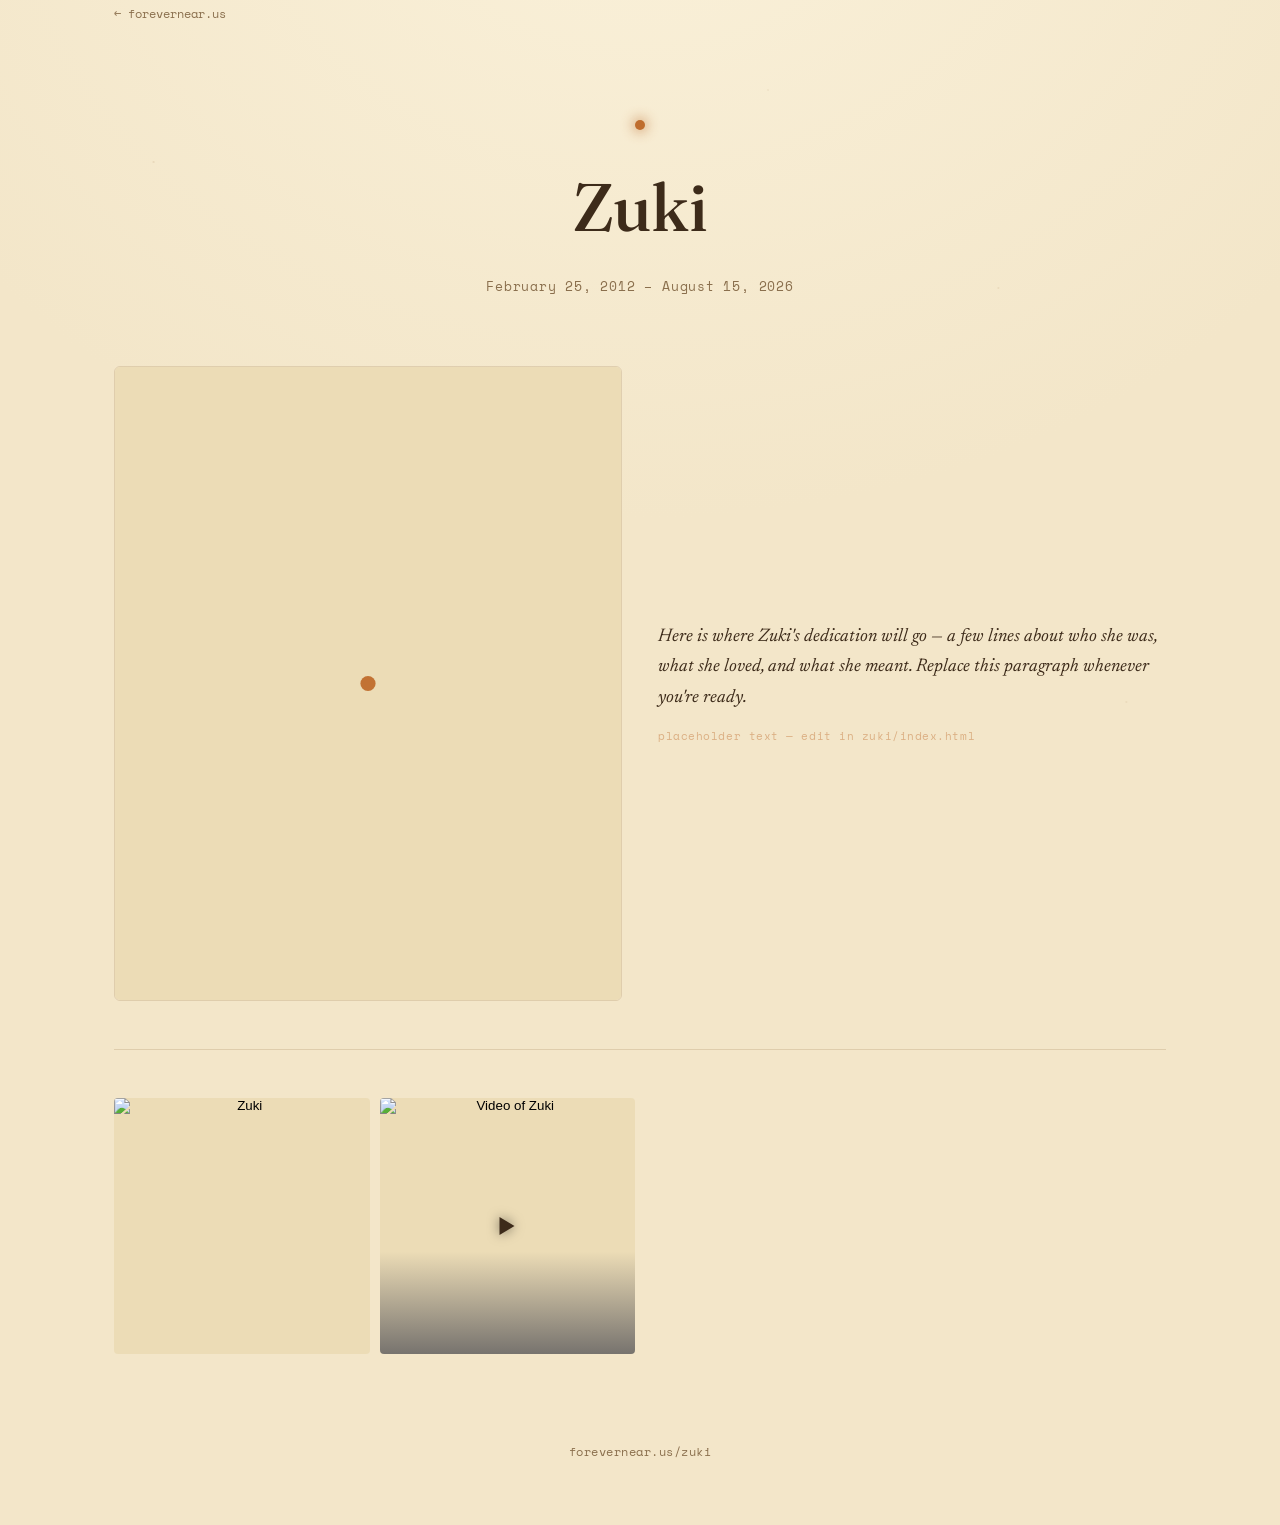
==== zuki/index.html @ 9a442654 "Add files via upload" ====
<!DOCTYPE html>
<html lang="en">
<head>
<meta charset="UTF-8">
<meta name="viewport" content="width=device-width, initial-scale=1.0">
<title>Zuki | ForeverNear</title>
<meta name="description" content="In memory of Zuki, February 25, 2012 – August 15, 2026.">
<link rel="stylesheet" href="../shared/style.css">
<link rel="stylesheet" href="../shared/gallery.css">
<style>
  /* Zuki's page uses its own palette: light tan, like her coat.
     The root directory page keeps the twilight-blue theme — this
     override only applies here. */
  :root {
    --bg-deep: #f3e6c9;
    --bg-panel: #ecdcb6;
    --line: rgba(120, 74, 28, 0.16);
    --ink: #3d2b1a;
    --ink-soft: #8a6f4d;
    --gold: #bf6d2e;
    --gold-soft: rgba(191, 109, 46, 0.45);
  }

  body {
    background: radial-gradient(ellipse 120% 80% at 50% -10%, #faf1da 0%, var(--bg-deep) 55%);
  }

  /* swap the cool starfield flecks for warm sunlit dust */
  body::before {
    background-image:
      radial-gradient(1.5px 1.5px at 12% 18%, rgba(140,90,40,0.16), transparent),
      radial-gradient(1.5px 1.5px at 78% 32%, rgba(140,90,40,0.13), transparent),
      radial-gradient(1px 1px at 45% 62%, rgba(140,90,40,0.14), transparent),
      radial-gradient(1.5px 1.5px at 88% 78%, rgba(140,90,40,0.11), transparent),
      radial-gradient(1px 1px at 25% 85%, rgba(140,90,40,0.12), transparent),
      radial-gradient(1.5px 1.5px at 60% 10%, rgba(140,90,40,0.1), transparent);
  }

  .memorial-hero { padding: 88px 0 8px; text-align: center; }
  .memorial-hero h1 {
    font-family: var(--display);
    font-weight: 500;
    font-size: clamp(2.6rem, 7vw, 4.2rem);
    margin: 22px 0 8px;
    letter-spacing: -0.01em;
  }
  .memorial-hero .dates {
    font-family: var(--mono);
    font-size: 13px;
    letter-spacing: 0.06em;
    color: var(--ink-soft);
  }

  .intro {
    display: grid;
    grid-template-columns: 1fr 1fr;
    gap: 36px;
    align-items: center;
    margin: 48px 0;
  }
  .intro-photo {
    width: 100%;
    aspect-ratio: 4 / 5;
    object-fit: cover;
    border-radius: 6px;
    border: 1px solid var(--line);
  }
  .dedication {
    font-family: var(--body);
    font-size: 1.15rem;
    font-style: italic;
    color: var(--ink);
  }
  .dedication .placeholder-note {
    display: block;
    font-family: var(--mono);
    font-style: normal;
    font-size: 11px;
    letter-spacing: 0.05em;
    color: var(--gold-soft);
    margin-top: 14px;
  }

  @media (max-width: 640px) {
    .intro { grid-template-columns: 1fr; gap: 20px; }
    .intro-photo { aspect-ratio: 4 / 3; }
  }

  .back-link {
    display: inline-block;
    margin: 0 0 8px;
    font-family: var(--mono);
    font-size: 12px;
    color: var(--ink-soft);
    text-decoration: none;
  }
  .back-link:hover { color: var(--gold); }

  .wrap { max-width: 1100px; }

  @media (min-width: 900px) {
    .gallery { grid-template-columns: repeat(4, 1fr); }
  }
</style>
</head>
<body>

<div class="wrap">

  <a class="back-link" href="../">&larr; forevernear.us</a>

  <div class="memorial-hero">
    <div class="star" aria-hidden="true"></div>
    <h1>Zuki</h1>
    <p class="dates">February 25, 2012 &ndash; August 15, 2026</p>
  </div>

  <!--
    Cover photo: add zuki/media/cover.jpg (same file used as her portrait
    on the home page) and it will appear here automatically. Until then a
    plain placeholder is shown instead of a broken image.

    Dedication text below is a placeholder — replace the paragraph inside
    <p class="dedication"> with the real words whenever you're ready.
    You can delete the <span class="placeholder-note"> line once it's real.
  -->
  <div class="intro">
    <img class="intro-photo" src="./media/cover.jpg" alt="Zuki"
         onerror="this.onerror=null;this.src='./cover-placeholder.svg';">
    <p class="dedication">
      Here is where Zuki's dedication will go — a few lines about who she was,
      what she loved, and what she meant. Replace this paragraph whenever you're ready.
      <span class="placeholder-note">placeholder text — edit in zuki/index.html</span>
    </p>
  </div>

  <hr class="rule">

  <!--
    GALLERY — how to add photos and videos:

    1. Drop image/video files into the zuki/media/ folder in this repo.
    2. Copy one of the blocks below and update the file path + caption.
    3. Photos: use a <button class="gallery-item" data-lightbox="image" ...>
       Videos: use a <button class="gallery-item is-video" data-lightbox="video" ...>
       and give it a poster image so the grid shows a still frame.

    Clicking any tile opens it in the in-page lightbox — it plays/displays
    right in the browser, it does not download.
  -->
  <div class="gallery">

    <!-- Example photo tile (duplicate this block per photo) -->
    <button class="gallery-item" data-lightbox="image" data-src="./media/photo-01.jpg" data-caption="">
      <img src="./media/photo-01.jpg" alt="Zuki" loading="lazy">
    </button>

    <!-- Example video tile (duplicate this block per video) -->
    <button class="gallery-item is-video" data-lightbox="video" data-src="./media/video-01.mp4" data-caption="">
      <img src="./media/video-01-poster.jpg" alt="Video of Zuki" loading="lazy">
    </button>

  </div>

</div>

<footer class="site-footer">forevernear.us/zuki</footer>

<script src="../shared/lightbox.js"></script>
</body>
</html>
---- shared/style.css ----
/* ForeverNear.us — shared styles
   Palette: twilight blue ground, warm starlight gold accent.
   The idea: a star that stays fixed in the sky — always near, even after dark. */

@import url('https://fonts.googleapis.com/css2?family=Fraunces:opsz,wght@9..144,400;9..144,500;9..144,600&family=Newsreader:ital,wght@0,400;0,500;1,400&family=Space+Mono:wght@400;700&display=swap');

:root {
  --bg-deep: #171d33;
  --bg-panel: #232b4c;
  --line: rgba(232, 185, 89, 0.16);
  --ink: #f4f0e6;
  --ink-soft: #aeb4d4;
  --gold: #e8b959;
  --gold-soft: rgba(232, 185, 89, 0.55);

  --display: 'Fraunces', serif;
  --body: 'Newsreader', serif;
  --mono: 'Space Mono', monospace;
}

@media (prefers-reduced-motion: reduce) {
  * { animation-duration: 0.001ms !important; animation-iteration-count: 1 !important; transition-duration: 0.001ms !important; }
}

* { box-sizing: border-box; }

html { scroll-behavior: smooth; }

body {
  margin: 0;
  min-height: 100vh;
  display: flex;
  flex-direction: column;
  align-items: center;
  overflow-x: hidden;
  background: radial-gradient(ellipse 120% 80% at 50% -10%, #202749 0%, var(--bg-deep) 55%);
  color: var(--ink);
  font-family: var(--body);
  font-size: 18px;
  line-height: 1.65;
  -webkit-font-smoothing: antialiased;
}

/* faint fixed starfield */
body::before {
  content: '';
  position: fixed;
  inset: 0;
  z-index: -1;
  background-image:
    radial-gradient(1.5px 1.5px at 12% 18%, rgba(244,240,230,0.35), transparent),
    radial-gradient(1.5px 1.5px at 78% 32%, rgba(244,240,230,0.28), transparent),
    radial-gradient(1px 1px at 45% 62%, rgba(244,240,230,0.3), transparent),
    radial-gradient(1.5px 1.5px at 88% 78%, rgba(244,240,230,0.22), transparent),
    radial-gradient(1px 1px at 25% 85%, rgba(244,240,230,0.25), transparent),
    radial-gradient(1.5px 1.5px at 60% 10%, rgba(244,240,230,0.2), transparent);
  background-repeat: no-repeat;
}

a { color: var(--gold); }

.wrap {
  width: 100%;
  max-width: 780px;
  margin: 0 auto;
  padding: 0 24px;
}

/* the signature: a single steady star, always near the name */
.star {
  width: 10px;
  height: 10px;
  margin: 0 auto;
  border-radius: 50%;
  background: var(--gold);
  box-shadow: 0 0 12px 3px var(--gold-soft);
  animation: pulse 3.4s ease-in-out infinite;
}

@keyframes pulse {
  0%, 100% { opacity: 0.65; transform: scale(1); }
  50% { opacity: 1; transform: scale(1.25); }
}

.eyebrow {
  font-family: var(--mono);
  font-size: 12px;
  letter-spacing: 0.14em;
  text-transform: uppercase;
  color: var(--ink-soft);
}

.rule {
  height: 1px;
  background: var(--line);
  border: none;
  margin: 48px 0;
}

/* focus visibility */
a:focus-visible, button:focus-visible {
  outline: 2px solid var(--gold);
  outline-offset: 3px;
}

footer.site-footer {
  width: 100%;
  text-align: center;
  padding: 56px 24px 64px;
  color: var(--ink-soft);
  font-family: var(--mono);
  font-size: 12px;
  letter-spacing: 0.04em;
}
---- shared/gallery.css ----
/* Media grid */
.gallery {
  display: grid;
  grid-template-columns: repeat(3, 1fr);
  gap: 10px;
  margin: 32px 0;
}

@media (max-width: 640px) {
  .gallery { grid-template-columns: repeat(2, 1fr); gap: 8px; }
}

.gallery-item {
  position: relative;
  display: block;
  aspect-ratio: 1 / 1;
  overflow: hidden;
  border-radius: 4px;
  background: var(--bg-panel);
  cursor: pointer;
  border: none;
  padding: 0;
}

.gallery-item img,
.gallery-item video {
  width: 100%;
  height: 100%;
  object-fit: cover;
  display: block;
  transition: transform 0.5s ease;
}

.gallery-item:hover img,
.gallery-item:hover video,
.gallery-item:focus-visible img,
.gallery-item:focus-visible video {
  transform: scale(1.06);
}

.gallery-item.is-video::after {
  content: '';
  position: absolute;
  inset: 0;
  background: linear-gradient(0deg, rgba(23,29,51,0.55) 0%, rgba(23,29,51,0) 40%);
}

.gallery-item.is-video::before {
  content: '';
  position: absolute;
  left: 50%;
  top: 50%;
  width: 0;
  height: 0;
  transform: translate(-50%, -50%);
  border-style: solid;
  border-width: 9px 0 9px 15px;
  border-color: transparent transparent transparent var(--ink);
  filter: drop-shadow(0 0 6px rgba(0,0,0,0.5));
  z-index: 1;
}

/* Lightbox overlay */
.lb-overlay {
  position: fixed;
  inset: 0;
  background: rgba(10, 13, 26, 0.92);
  display: none;
  align-items: center;
  justify-content: center;
  z-index: 1000;
  padding: 32px;
}

.lb-overlay.is-open { display: flex; }

.lb-stage {
  max-width: min(90vw, 1000px);
  max-height: 85vh;
  display: flex;
  flex-direction: column;
  align-items: center;
  gap: 12px;
}

.lb-stage img,
.lb-stage video {
  max-width: 100%;
  max-height: 78vh;
  border-radius: 4px;
  box-shadow: 0 20px 60px rgba(0,0,0,0.5);
}

.lb-caption {
  font-family: var(--mono);
  font-size: 13px;
  color: var(--ink-soft);
  text-align: center;
  margin: 0;
}

.lb-close {
  position: absolute;
  top: 20px;
  right: 28px;
  background: none;
  border: none;
  color: var(--ink);
  font-size: 36px;
  line-height: 1;
  cursor: pointer;
  font-family: var(--body);
}

.lb-close:hover { color: var(--gold); }
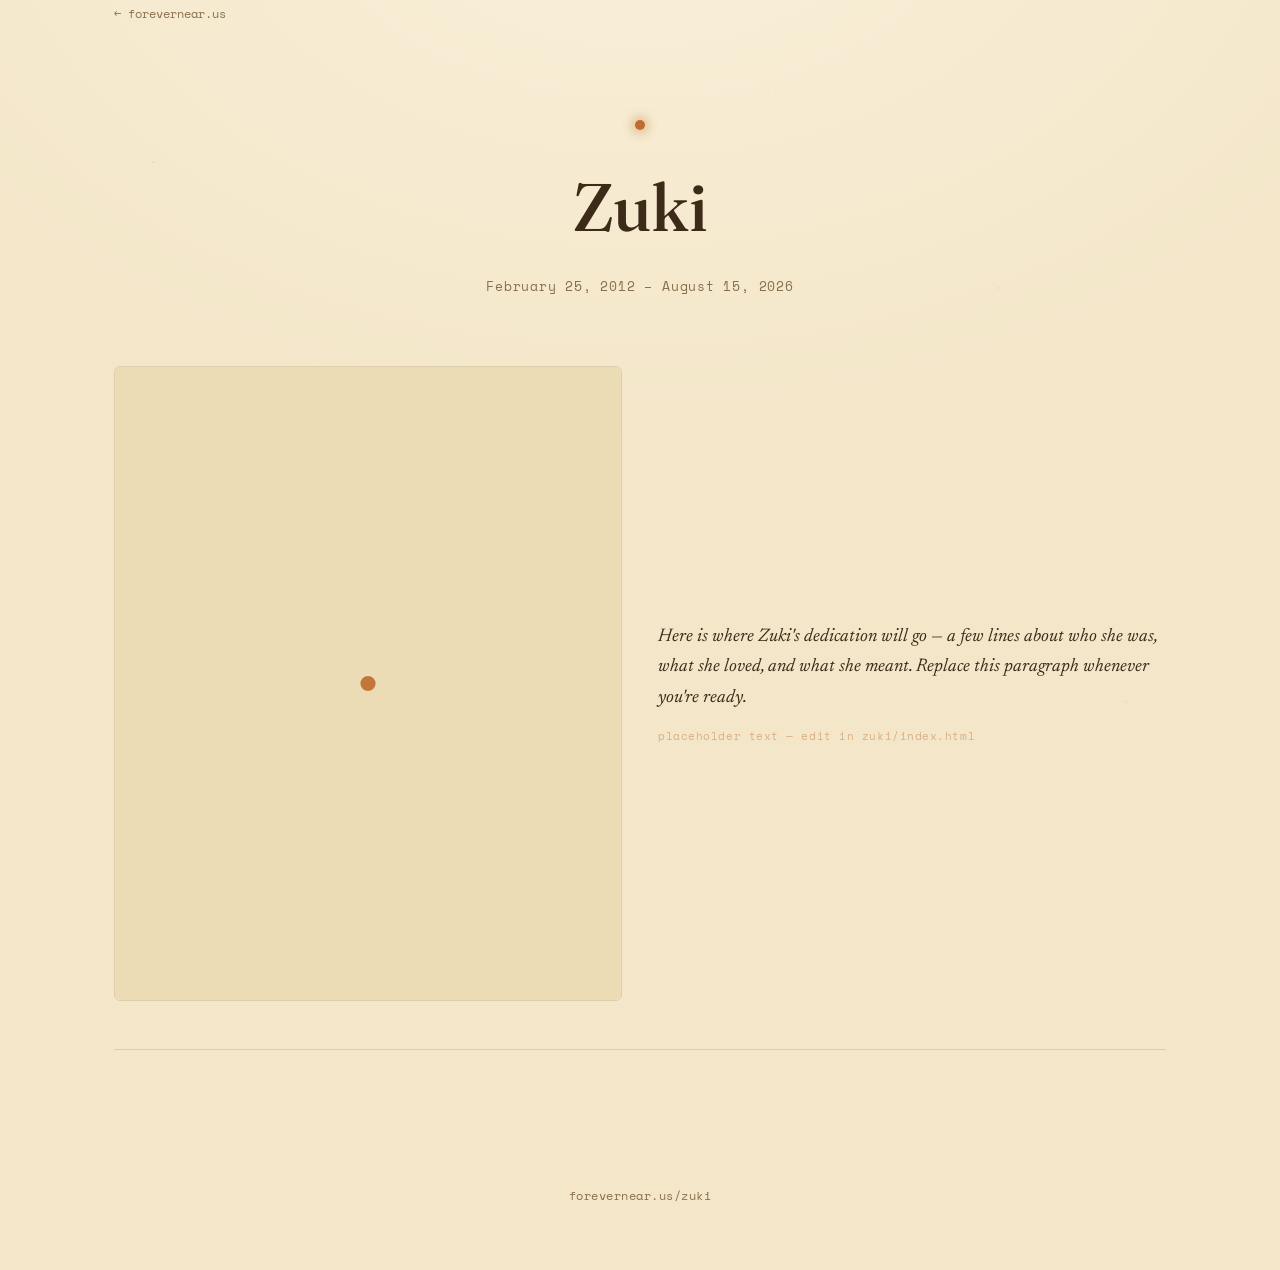
==== commit ecbf9d47: "Add files via upload Updated HTML to auto-fill pictures" ====
--- a/zuki/index.html
+++ b/zuki/index.html
@@ -137,35 +137,28 @@
   <hr class="rule">
 
   <!--
-    GALLERY — how to add photos and videos:
+    GALLERY — how to add photos and videos (no HTML editing needed):
 
-    1. Drop image/video files into the zuki/media/ folder in this repo.
-    2. Copy one of the blocks below and update the file path + caption.
-    3. Photos: use a <button class="gallery-item" data-lightbox="image" ...>
-       Videos: use a <button class="gallery-item is-video" data-lightbox="video" ...>
-       and give it a poster image so the grid shows a still frame.
+    1. Drop the image/video file into the zuki/media/ folder.
+    2. Add one entry for it in zuki/media/manifest.json, e.g.:
+         { "type": "image", "file": "your-photo.jpg", "caption": "" }
+       or for a video:
+         { "type": "video", "file": "your-video.mp4", "poster": "your-video-poster.jpg", "caption": "" }
+    3. Save. That's it — the tile appears here automatically.
+
+    Full format details are in the comment at the top of
+    ../shared/gallery-render.js and in zuki/media/README.md.
 
     Clicking any tile opens it in the in-page lightbox — it plays/displays
     right in the browser, it does not download.
   -->
-  <div class="gallery">
-
-    <!-- Example photo tile (duplicate this block per photo) -->
-    <button class="gallery-item" data-lightbox="image" data-src="./media/photo-01.jpg" data-caption="">
-      <img src="./media/photo-01.jpg" alt="Zuki" loading="lazy">
-    </button>
-
-    <!-- Example video tile (duplicate this block per video) -->
-    <button class="gallery-item is-video" data-lightbox="video" data-src="./media/video-01.mp4" data-caption="">
-      <img src="./media/video-01-poster.jpg" alt="Video of Zuki" loading="lazy">
-    </button>
-
-  </div>
+  <div class="gallery" id="gallery"></div>
 
 </div>
 
 <footer class="site-footer">forevernear.us/zuki</footer>
 
 <script src="../shared/lightbox.js"></script>
+<script src="../shared/gallery-render.js"></script>
 </body>
 </html>
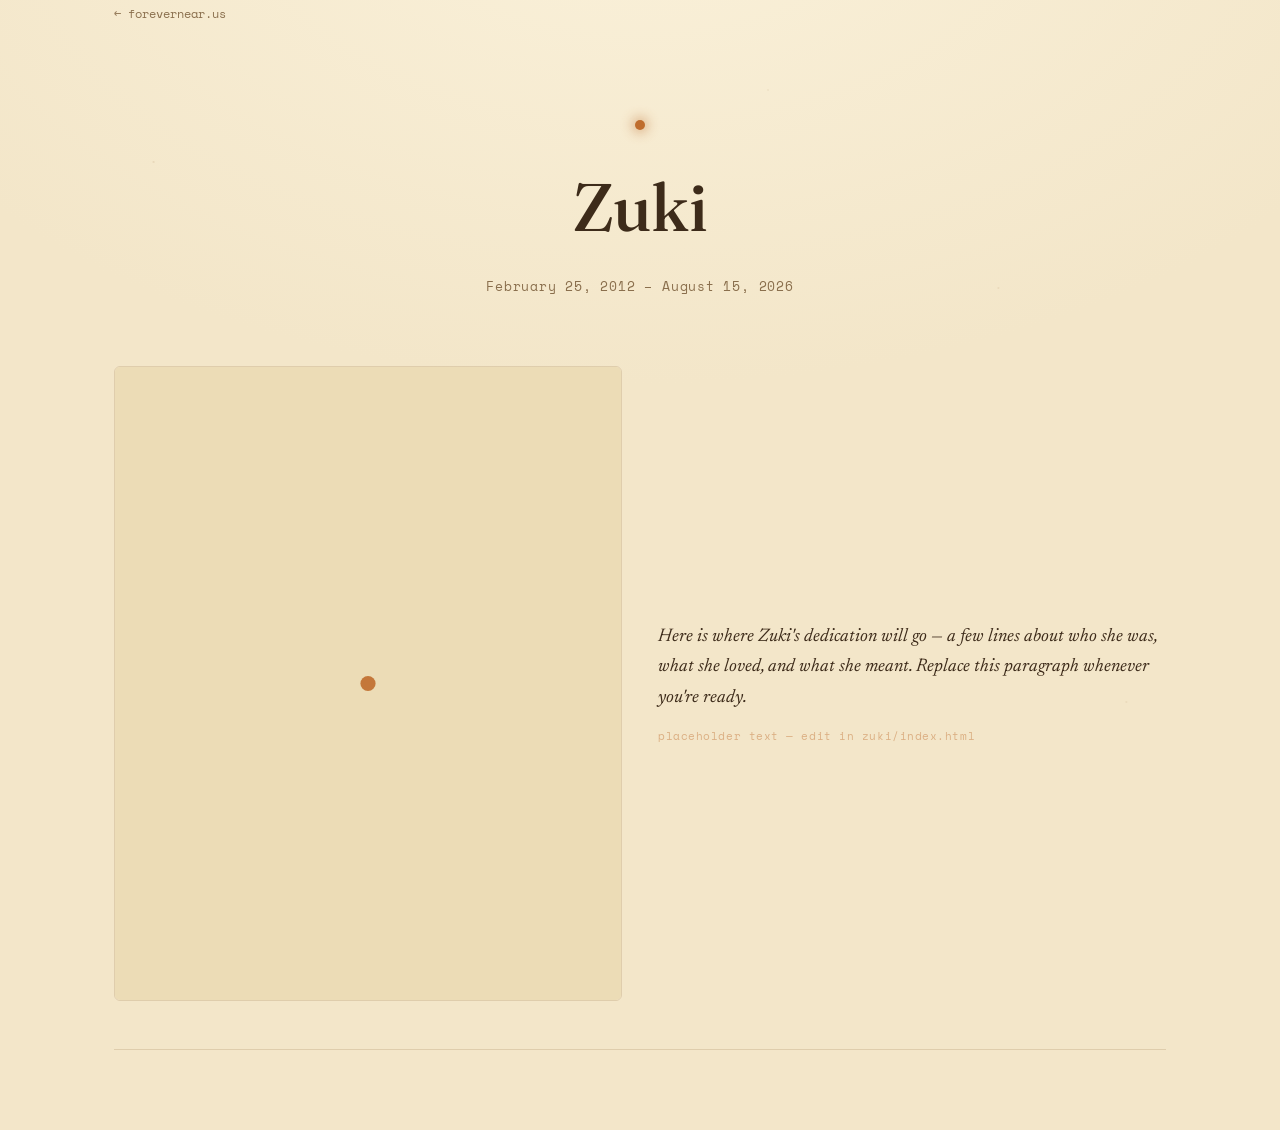
==== commit 3a60ee19: "Update index.html Cleaning up appearance." ====
--- a/zuki/index.html
+++ b/zuki/index.html
@@ -156,8 +156,6 @@
 
 </div>
 
-<footer class="site-footer">forevernear.us/zuki</footer>
-
 <script src="../shared/lightbox.js"></script>
 <script src="../shared/gallery-render.js"></script>
 </body>
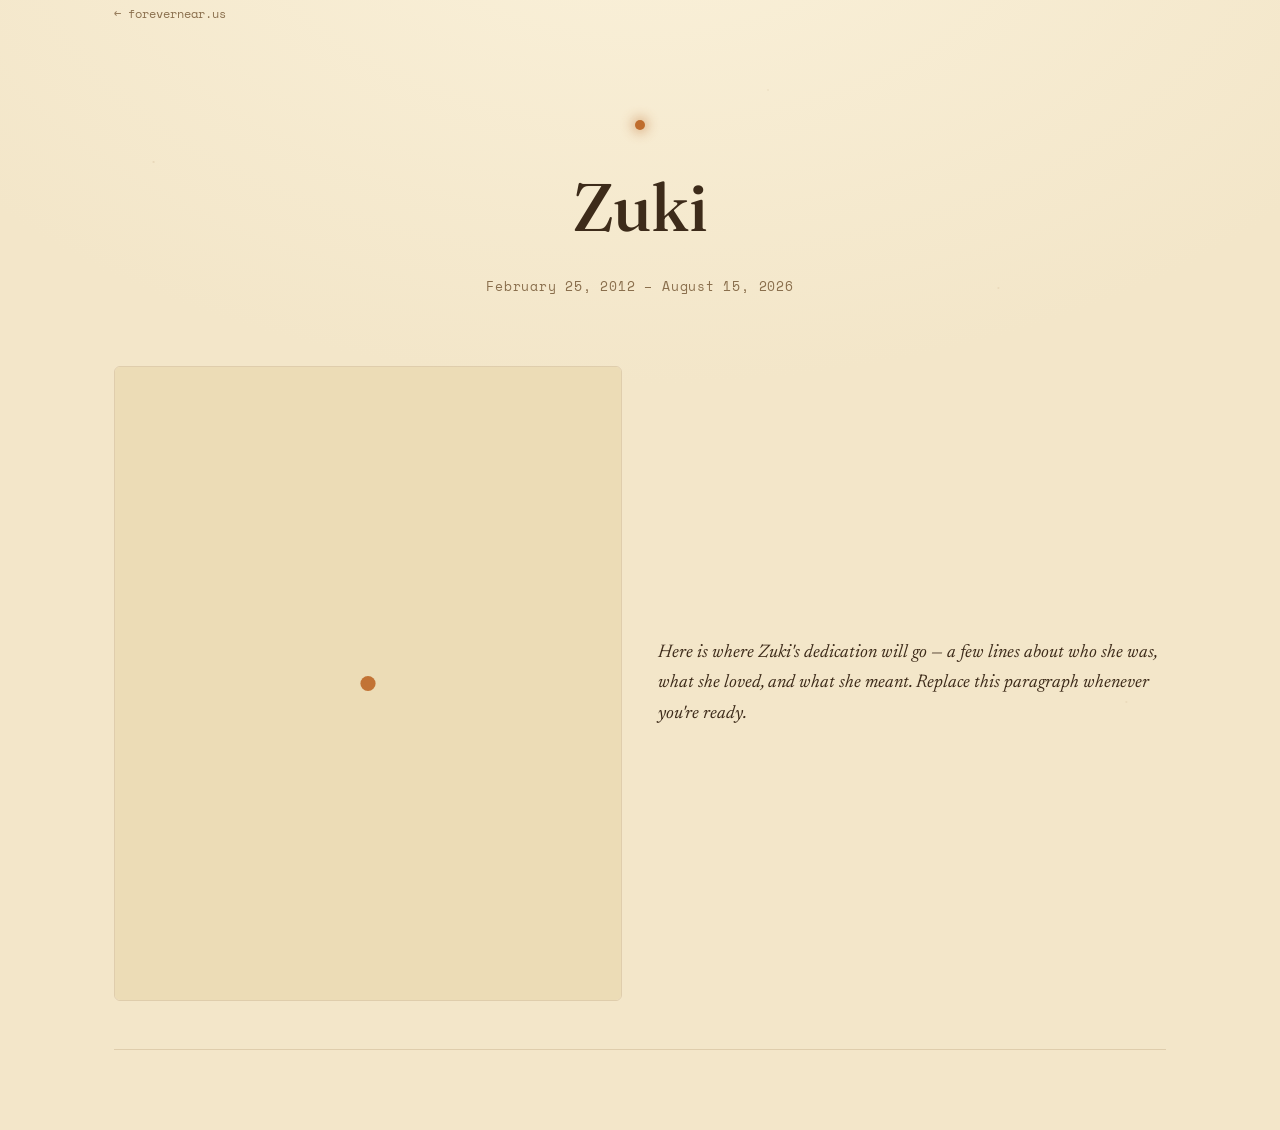
==== commit 926cb35a: "Update index.html" ====
--- a/zuki/index.html
+++ b/zuki/index.html
@@ -130,7 +130,6 @@
     <p class="dedication">
       Here is where Zuki's dedication will go — a few lines about who she was,
       what she loved, and what she meant. Replace this paragraph whenever you're ready.
-      <span class="placeholder-note">placeholder text — edit in zuki/index.html</span>
     </p>
   </div>
 
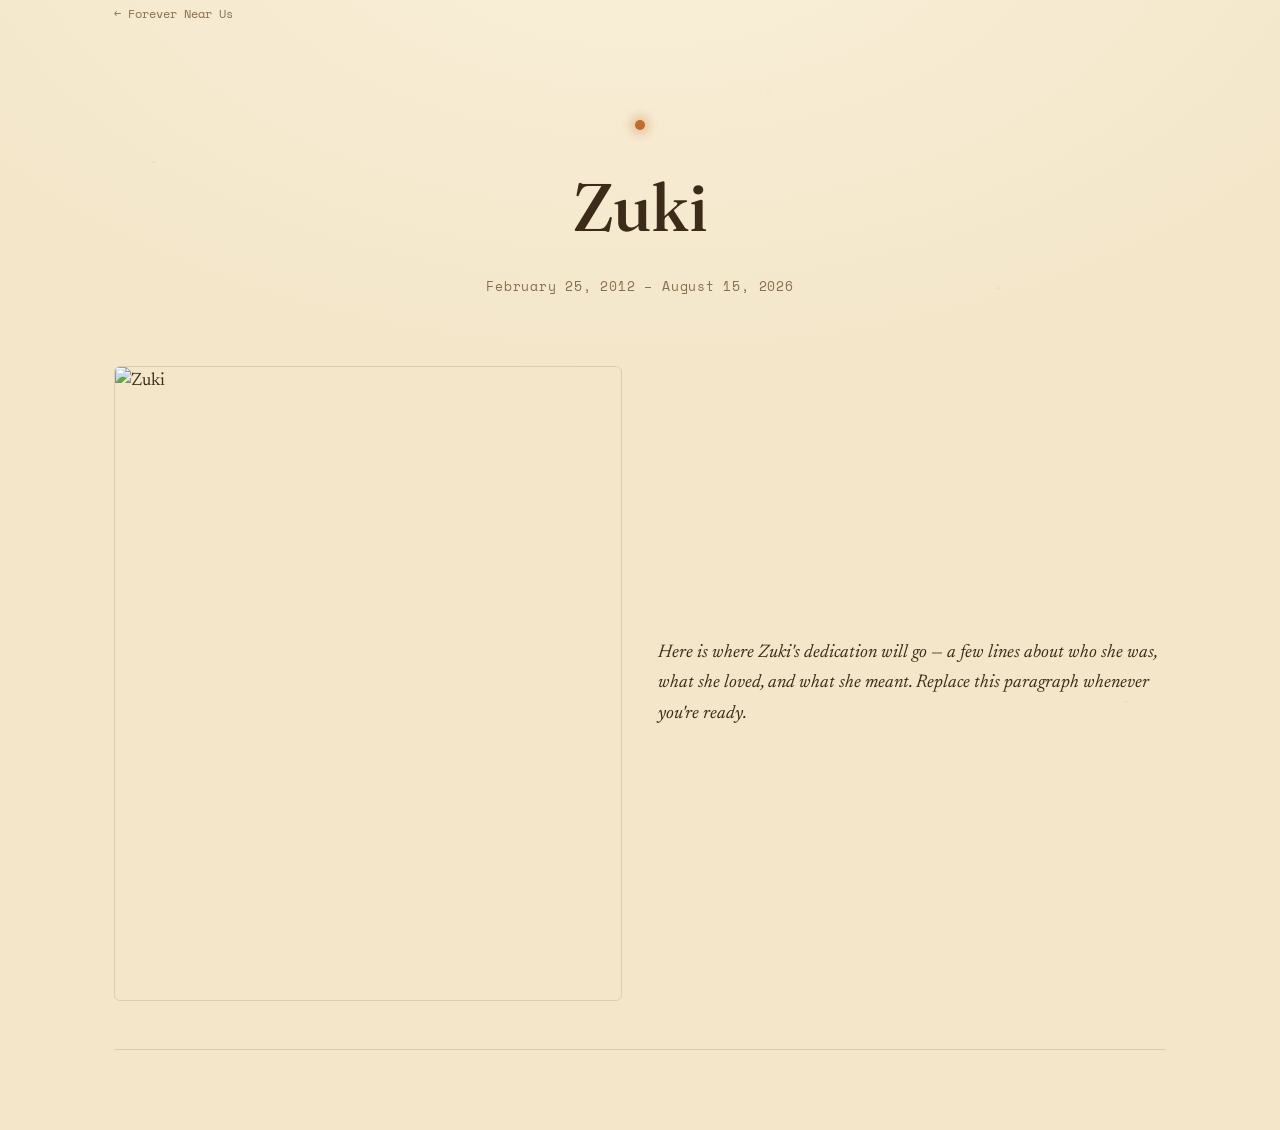
==== commit b176b9f5: "Update index.html" ====
--- a/zuki/index.html
+++ b/zuki/index.html
@@ -107,7 +107,7 @@
 
 <div class="wrap">
 
-  <a class="back-link" href="../">&larr; forevernear.us</a>
+  <a class="back-link" href="../">&larr; Forever Near Us</a>
 
   <div class="memorial-hero">
     <div class="star" aria-hidden="true"></div>
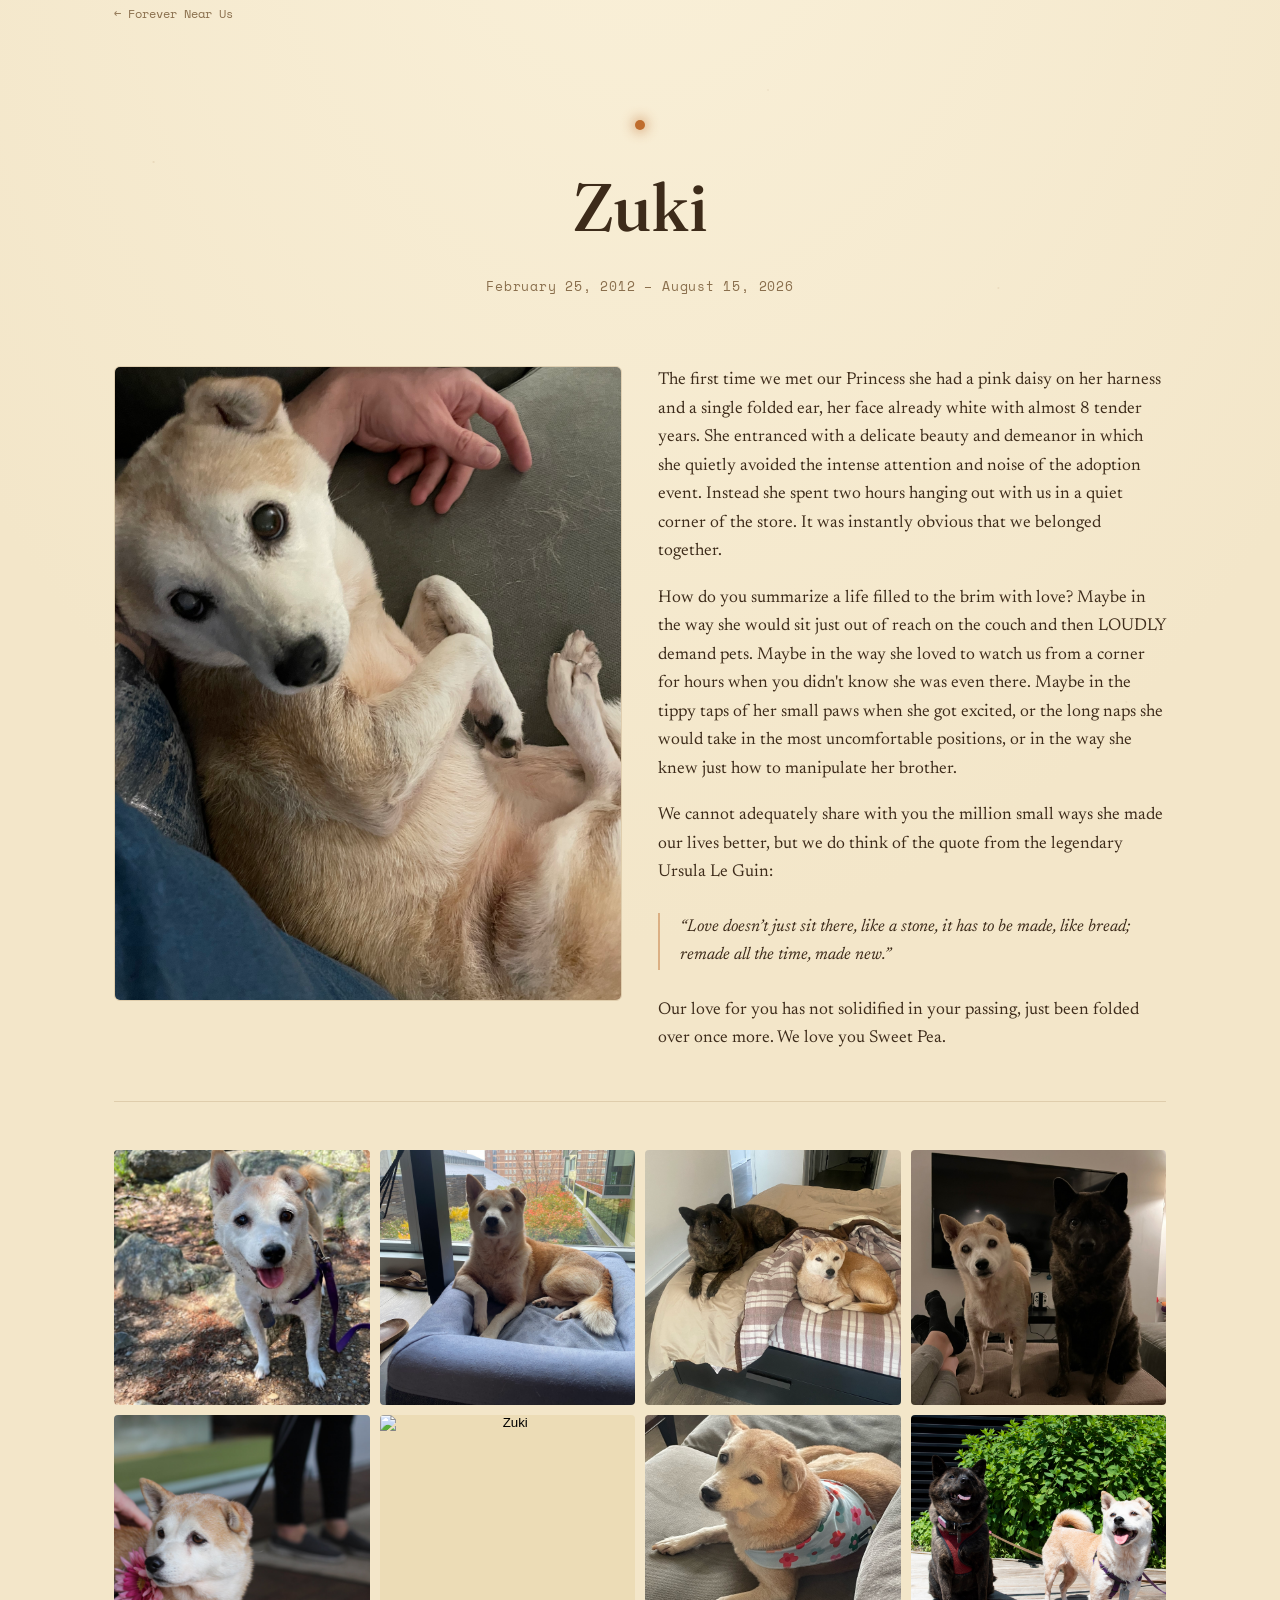
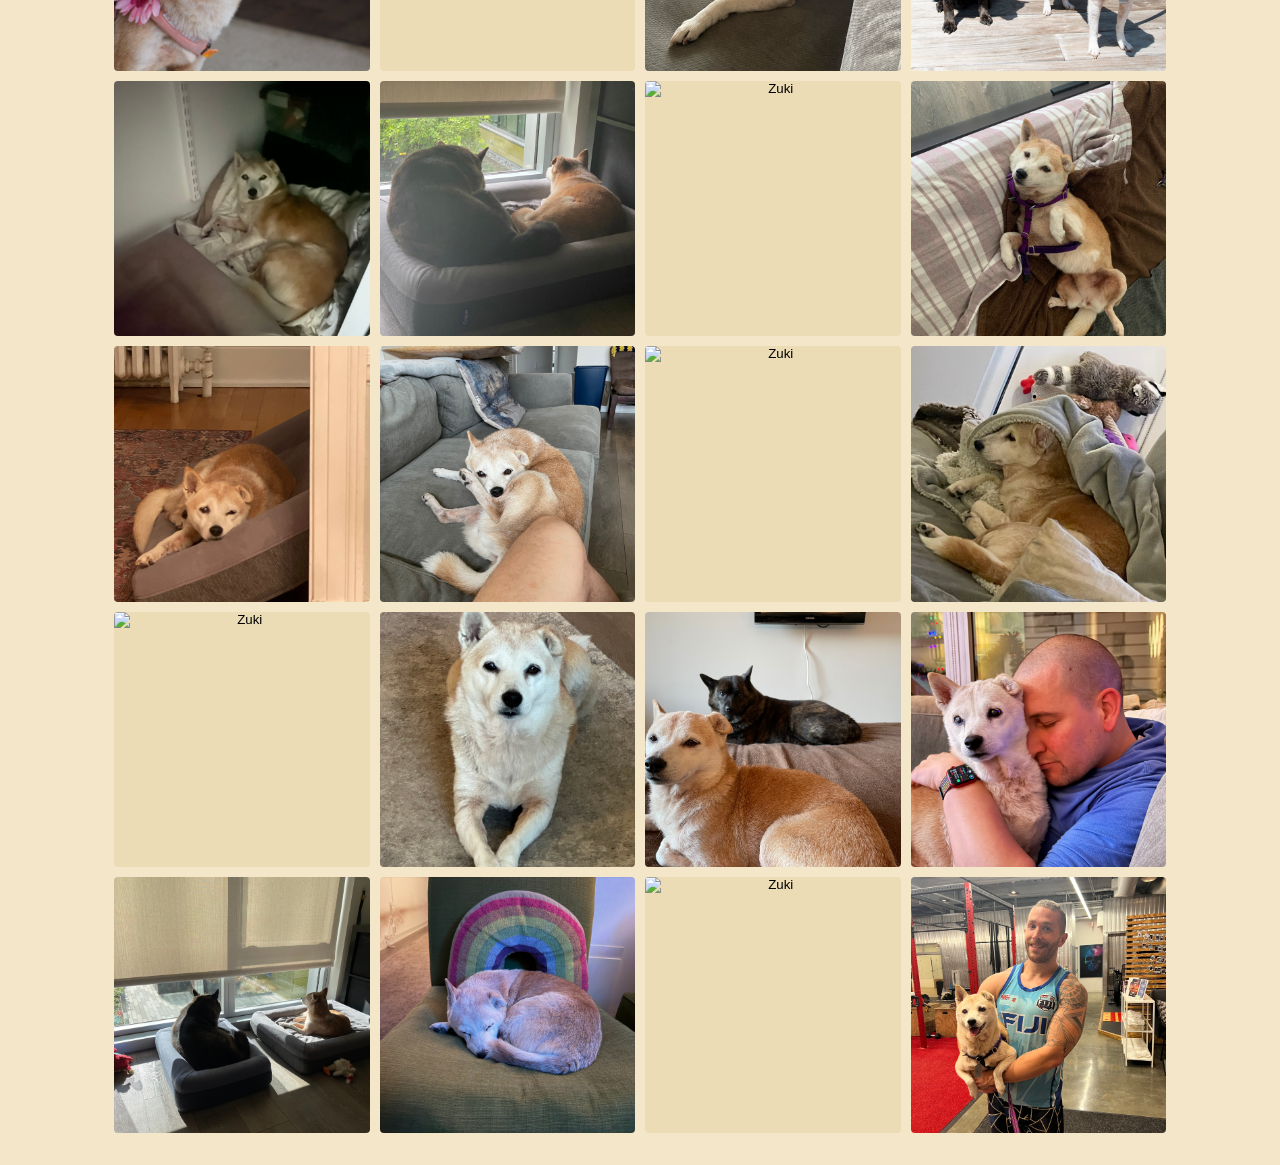
==== commit 21c8a3c6: "Add files via upload" ====
--- a/zuki/index.html
+++ b/zuki/index.html
@@ -55,7 +55,7 @@
     display: grid;
     grid-template-columns: 1fr 1fr;
     gap: 36px;
-    align-items: center;
+    align-items: start;
     margin: 48px 0;
   }
   .intro-photo {
@@ -67,18 +67,21 @@
   }
   .dedication {
     font-family: var(--body);
-    font-size: 1.15rem;
+    font-size: 1.08rem;
+    color: var(--ink);
+  }
+  .dedication p {
+    margin: 0 0 18px;
+  }
+  .dedication p:last-child {
+    margin-bottom: 0;
+  }
+  .dedication blockquote {
+    margin: 26px 0;
+    padding-left: 20px;
+    border-left: 2px solid var(--gold-soft);
     font-style: italic;
     color: var(--ink);
-  }
-  .dedication .placeholder-note {
-    display: block;
-    font-family: var(--mono);
-    font-style: normal;
-    font-size: 11px;
-    letter-spacing: 0.05em;
-    color: var(--gold-soft);
-    margin-top: 14px;
   }
 
   @media (max-width: 640px) {
@@ -119,18 +122,21 @@
     Cover photo: add zuki/media/cover.jpg (same file used as her portrait
     on the home page) and it will appear here automatically. Until then a
     plain placeholder is shown instead of a broken image.
-
-    Dedication text below is a placeholder — replace the paragraph inside
-    <p class="dedication"> with the real words whenever you're ready.
-    You can delete the <span class="placeholder-note"> line once it's real.
   -->
   <div class="intro">
     <img class="intro-photo" src="./media/cover.jpg" alt="Zuki"
          onerror="this.onerror=null;this.src='./cover-placeholder.svg';">
-    <p class="dedication">
-      Here is where Zuki's dedication will go — a few lines about who she was,
-      what she loved, and what she meant. Replace this paragraph whenever you're ready.
-    </p>
+    <div class="dedication">
+      <p>The first time we met our Princess she had a pink daisy on her harness and a single folded ear, her face already white with almost 8 tender years. She entranced with a delicate beauty and demeanor in which she quietly avoided the intense attention and noise of the adoption event. Instead she spent two hours hanging out with us in a quiet corner of the store. It was instantly obvious that we belonged together.</p>
+
+      <p>How do you summarize a life filled to the brim with love? Maybe in the way she would sit just out of reach on the couch and then LOUDLY demand pets. Maybe in the way she loved to watch us from a corner for hours when you didn't know she was even there. Maybe in the tippy taps of her small paws when she got excited, or the long naps she would take in the most uncomfortable positions, or in the way she knew just how to manipulate her brother.</p>
+
+      <p>We cannot adequately share with you the million small ways she made our lives better, but we do think of the quote from the legendary Ursula Le Guin:</p>
+
+      <blockquote>&ldquo;Love doesn&rsquo;t just sit there, like a stone, it has to be made, like bread; remade all the time, made new.&rdquo;</blockquote>
+
+      <p>Our love for you has not solidified in your passing, just been folded over once more. We love you Sweet Pea.</p>
+    </div>
   </div>
 
   <hr class="rule">
